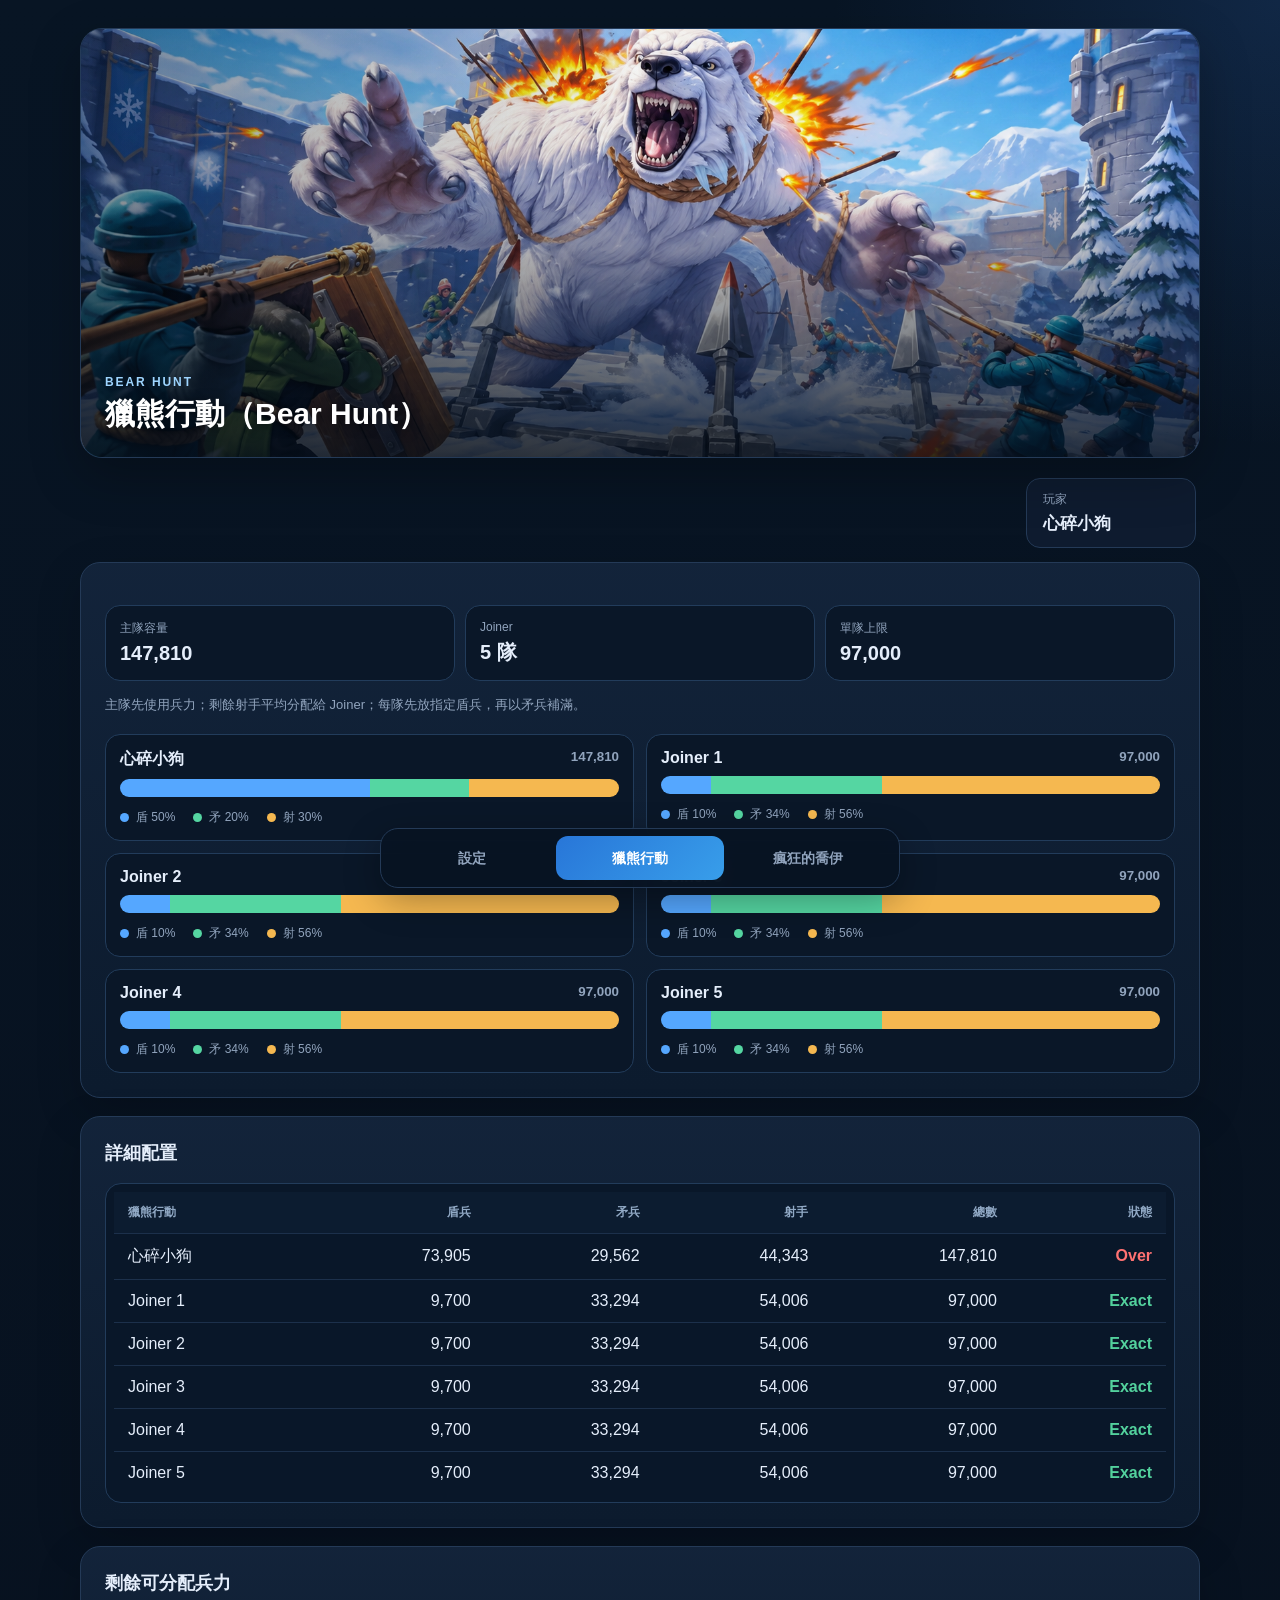
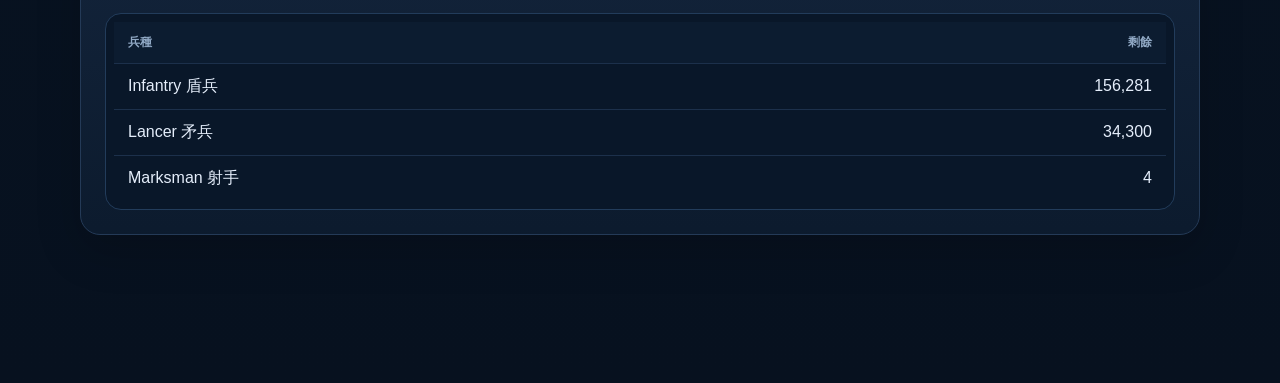
==== bear.html @ 657e72c1 "Move activity banner above player box" ====
<!DOCTYPE html>
<html lang="zh-Hant">
<head>
  <meta charset="UTF-8">
  <meta name="viewport" content="width=device-width, initial-scale=1.0">
  <meta http-equiv="Cache-Control" content="no-cache, no-store, must-revalidate">
  <meta http-equiv="Pragma" content="no-cache">
  <meta http-equiv="Expires" content="0">
  <meta name="theme-color" content="#07111f">
  <title>Troop Ratio｜獵熊行動</title>
  <link rel="stylesheet" href="style.css?v=20261118-mobile1">
</head>
<body data-page="bear">
  <main class="app"><section class="bear-banner" aria-label="Bear Hunt">
      <img
        src="assets/bear.png?v=20261118-user1" alt="Whiteout Survival Bear Hunt"
      >
      <div class="bear-banner-overlay">
        <div>
          <p>BEAR HUNT</p>
          <strong>獵熊行動（Bear Hunt）</strong>
        </div>
      </div>
    </section>

    <header class="hero compact-hero player-only">
      <div class="player-box">
        <span>玩家</span>
        <strong id="playerDisplay">心碎小狗</strong>
      </div>
    </header>

    

    <section class="card">
      <div id="bearSummary" class="summary-grid"></div>
      <p class="hint">主隊先使用兵力；剩餘射手平均分配給 Joiner；每隊先放指定盾兵，再以矛兵補滿。</p>
      <div id="bearChart" class="chart-list"></div>
    </section>

    <section class="card">
      <div class="section-head"><h3>詳細配置</h3></div>
      <div id="bearResult"></div>
    </section>

    <section class="card">
      <div class="section-head"><h3>剩餘可分配兵力</h3></div>
      <div id="bearRemaining"></div>
    </section>
  </main>

  <nav class="bottom-nav">
    <a href="index.html"><span>設定</span></a>
    <a href="bear.html" class="active"><span>獵熊行動</span></a>
    <a href="cj.html"><span>瘋狂的喬伊</span></a>
  </nav>

  <script src="app.js?v=20261118c"></script>
</body>
</html>
---- style.css ----
* {
  box-sizing: border-box;
}

:root {
  font-family: -apple-system, BlinkMacSystemFont, "Segoe UI", "Noto Sans TC", sans-serif;
  color: #e5eefb;
  background: #07111f;
  --bg: #07111f;
  --panel: #0f1d31;
  --panel-2: #13243b;
  --line: #243a57;
  --text: #e8f0fb;
  --muted: #91a4bd;
  --blue: #4aa3ff;
  --blue-2: #70c4ff;
  --green: #53d19d;
  --amber: #ffbe55;
  --red: #ff7272;
  --inf: #55a7ff;
  --lan: #55d6a2;
  --mar: #f5b850;
}

html {
  background: var(--bg);
}

body {
  margin: 0;
  min-height: 100vh;
  background:
    radial-gradient(circle at top right, rgba(57, 122, 220, 0.18), transparent 28rem),
    linear-gradient(180deg, #081524 0%, #07111f 100%);
}

button,
input {
  font: inherit;
}

.app {
  width: min(1120px, calc(100% - 40px));
  margin: 28px auto 64px;
}

.hero {
  display: flex;
  justify-content: space-between;
  align-items: end;
  gap: 24px;
  padding: 8px 4px 22px;
}

.eyebrow,
.kicker {
  margin: 0 0 6px;
  color: var(--blue-2);
  font-size: 12px;
  font-weight: 800;
  letter-spacing: .12em;
  text-transform: uppercase;
}

.hero h1 {
  margin: 0;
  font-size: clamp(32px, 5vw, 52px);
  line-height: 1;
}

.subtitle {
  margin: 10px 0 0;
  color: var(--muted);
}

.player-box {
  min-width: 170px;
  padding: 12px 16px;
  border: 1px solid var(--line);
  border-radius: 14px;
  background: rgba(15, 29, 49, .88);
}

.player-box span {
  display: block;
  margin-bottom: 4px;
  color: var(--muted);
  font-size: 12px;
}

.player-box strong {
  font-size: 17px;
}

.tabs {
  position: sticky;
  top: 10px;
  z-index: 20;
  display: grid;
  grid-template-columns: repeat(3, 1fr);
  gap: 8px;
  padding: 7px;
  margin-bottom: 18px;
  border: 1px solid var(--line);
  border-radius: 16px;
  background: rgba(8, 20, 35, .88);
  backdrop-filter: blur(14px);
}

.tab-btn {
  border: 0;
  border-radius: 11px;
  padding: 11px 14px;
  color: var(--muted);
  background: transparent;
  font-weight: 800;
  cursor: pointer;
}

.tab-btn.active {
  color: #fff;
  background: linear-gradient(135deg, #2876d8, #389eea);
  box-shadow: 0 6px 18px rgba(54, 151, 233, .25);
}

.tab-page {
  display: none;
}

.tab-page.active {
  display: block;
}

.card {
  margin-bottom: 18px;
  padding: 24px;
  border: 1px solid var(--line);
  border-radius: 20px;
  background: linear-gradient(180deg, rgba(19, 36, 59, .96), rgba(12, 27, 46, .98));
  box-shadow: 0 16px 45px rgba(0, 0, 0, .18);
}

.section-head {
  display: flex;
  justify-content: space-between;
  align-items: center;
  gap: 16px;
  margin-bottom: 18px;
}

.section-head h2 {
  margin: 0;
  font-size: 22px;
}

.metric-pill {
  display: inline-flex;
  align-items: center;
  min-height: 34px;
  padding: 7px 12px;
  border: 1px solid #31527a;
  border-radius: 999px;
  color: #cfe6ff;
  background: rgba(49, 103, 166, .18);
  font-size: 13px;
  font-weight: 800;
}

.input-grid {
  display: grid;
  grid-template-columns: repeat(4, minmax(0, 1fr));
  gap: 14px;
}

.input-grid.three {
  grid-template-columns: repeat(3, minmax(0, 1fr));
}

.input-grid.two {
  grid-template-columns: repeat(2, minmax(0, 1fr));
}

.input-grid.compact {
  max-width: 520px;
}

label {
  display: flex;
  flex-direction: column;
  gap: 7px;
  color: #b8c8dc;
  font-size: 13px;
  font-weight: 700;
}

input {
  width: 100%;
  border: 1px solid #2c4565;
  border-radius: 12px;
  padding: 11px 12px;
  color: #fff;
  background: #0a1728;
}

input:focus {
  outline: 2px solid rgba(74, 163, 255, .38);
  border-color: var(--blue);
}

.hint,
.warning {
  margin: 14px 0 0;
  line-height: 1.6;
}

.hint {
  color: var(--muted);
  font-size: 13px;
}

.warning {
  color: var(--amber);
  font-weight: 800;
}

.chart-card,
.chart-list {
  margin-top: 18px;
}

.chart-card {
  padding: 16px;
  border: 1px solid #223c5b;
  border-radius: 16px;
  background: #091729;
}

.chart-title {
  display: flex;
  justify-content: space-between;
  gap: 12px;
  margin-bottom: 10px;
  color: #c7d8ec;
  font-size: 13px;
  font-weight: 800;
}

.stackbar {
  display: flex;
  width: 100%;
  height: 18px;
  overflow: hidden;
  border-radius: 999px;
  background: #07101d;
}

.seg.inf { background: var(--inf); }
.seg.lan { background: var(--lan); }
.seg.mar { background: var(--mar); }

.legend {
  display: flex;
  flex-wrap: wrap;
  gap: 12px 18px;
  margin-top: 12px;
  color: var(--muted);
  font-size: 12px;
}

.legend-item {
  display: inline-flex;
  align-items: center;
  gap: 7px;
}

.dot {
  width: 9px;
  height: 9px;
  border-radius: 50%;
}

.dot.inf { background: var(--inf); }
.dot.lan { background: var(--lan); }
.dot.mar { background: var(--mar); }

.chart-list {
  display: grid;
  grid-template-columns: repeat(2, minmax(0, 1fr));
  gap: 12px;
}

.team-chart {
  padding: 14px;
  border: 1px solid #223c5b;
  border-radius: 15px;
  background: #0a1728;
}

.team-chart .name {
  display: flex;
  justify-content: space-between;
  gap: 10px;
  margin-bottom: 9px;
  font-weight: 800;
}

.team-chart .name small {
  color: var(--muted);
  font-weight: 700;
}

.summary-grid {
  display: grid;
  grid-template-columns: repeat(3, minmax(0, 1fr));
  gap: 10px;
  margin-top: 18px;
}

.summary-tile {
  padding: 14px;
  border: 1px solid #223c5b;
  border-radius: 15px;
  background: #0a1728;
}

.summary-tile span {
  display: block;
  color: var(--muted);
  font-size: 12px;
}

.summary-tile strong {
  display: block;
  margin-top: 5px;
  font-size: 20px;
}

.table-wrap {
  margin-top: 18px;
  padding: 8px;
  overflow-x: auto;
  border: 1px solid #223c5b;
  border-radius: 16px;
  background: #091729;
}

table {
  width: 100%;
  min-width: 680px;
  border-collapse: collapse;
}

th,
td {
  padding: 12px 14px;
  border-bottom: 1px solid #1c304b;
  text-align: right;
  white-space: nowrap;
}

th:first-child,
td:first-child {
  text-align: left;
}

th {
  color: #91a9c5;
  background: #0c1c30;
  font-size: 12px;
}

tbody tr:last-child td {
  border-bottom: 0;
}

.status-exact {
  color: var(--green);
  font-weight: 800;
}

.status-under {
  color: var(--amber);
  font-weight: 800;
}

.status-over,
.negative {
  color: var(--red);
  font-weight: 800;
}

.subsection {
  margin-top: 24px;
}

.subsection h3 {
  margin: 0 0 8px;
  font-size: 16px;
}

.actions {
  display: flex;
  gap: 12px;
}

.actions button {
  border: 0;
  border-radius: 12px;
  padding: 11px 18px;
  color: #fff;
  background: linear-gradient(135deg, #2876d8, #389eea);
  font-weight: 800;
  cursor: pointer;
}

.actions button.secondary {
  color: #c4d1e1;
  background: #21334b;
}

@media (max-width: 820px) {
  .app {
    width: min(100% - 24px, 1120px);
    margin: 16px auto 36px;
  }

  .hero {
    align-items: stretch;
    flex-direction: column;
    gap: 14px;
  }

  .player-box {
    min-width: 0;
  }

  .card {
    padding: 18px;
    border-radius: 17px;
  }

  .input-grid,
  .input-grid.three,
  .input-grid.two {
    grid-template-columns: repeat(2, minmax(0, 1fr));
  }

  .chart-list {
    grid-template-columns: 1fr;
  }

  .summary-grid {
    grid-template-columns: repeat(3, minmax(0, 1fr));
  }

  .table-wrap {
    padding: 0;
    overflow: visible;
    border: 0;
    background: transparent;
  }

  table {
    min-width: 0;
    border-collapse: separate;
    border-spacing: 0;
  }

  table thead {
    display: none;
  }

  table,
  table tbody,
  table tr,
  table td {
    display: block;
    width: 100%;
  }

  table tr {
    margin-bottom: 12px;
    padding: 10px 14px;
    border: 1px solid #223c5b;
    border-radius: 15px;
    background: #091729;
  }

  table td {
    display: flex;
    justify-content: space-between;
    gap: 18px;
    padding: 8px 0;
    border-bottom: 1px solid #1c304b;
    text-align: right;
    white-space: normal;
  }

  table td:first-child {
    font-size: 16px;
    font-weight: 900;
    text-align: left;
  }

  table td:last-child {
    border-bottom: 0;
  }

  table td[data-label]::before {
    content: attr(data-label);
    color: var(--muted);
    font-size: 12px;
    font-weight: 700;
    text-align: left;
  }

  table td:first-child::before {
    content: none;
  }
}

@media (max-width: 520px) {
  .app {
    width: min(100% - 20px, 1120px);
  }

  .tabs {
    top: 6px;
  }

  .card {
    padding: 16px;
  }

  .input-grid,
  .input-grid.three,
  .input-grid.two {
    grid-template-columns: 1fr;
  }

  .summary-grid {
    grid-template-columns: 1fr;
  }

  .section-head {
    align-items: flex-start;
    flex-direction: column;
  }

  .actions {
    flex-direction: column;
  }

  .actions button {
    width: 100%;
  }
}

body { padding-bottom: 84px; }

.page-title {
  margin: 4px 4px 18px;
  padding: 2px 0 4px;
}

.page-title h2 {
  margin: 0;
  font-size: 28px;
}

.page-title p:last-child {
  margin: 8px 0 0;
  color: var(--muted);
}

.card h3 {
  margin: 0;
  font-size: 18px;
}

.compact-hero h1 {
  font-size: clamp(30px, 5vw, 44px);
}

.bottom-nav {
  position: fixed;
  left: 50%;
  bottom: 12px;
  z-index: 50;
  transform: translateX(-50%);
  display: grid;
  grid-template-columns: repeat(3, minmax(92px, 1fr));
  width: min(520px, calc(100% - 24px));
  padding: 7px;
  border: 1px solid var(--line);
  border-radius: 18px;
  background: rgba(8, 20, 35, .94);
  box-shadow: 0 12px 36px rgba(0, 0, 0, .32);
  backdrop-filter: blur(16px);
}

.bottom-nav a {
  display: flex;
  align-items: center;
  justify-content: center;
  min-height: 44px;
  border-radius: 12px;
  color: var(--muted);
  text-decoration: none;
  font-size: 14px;
  font-weight: 800;
}

.bottom-nav a.active {
  color: #fff;
  background: linear-gradient(135deg, #2876d8, #389eea);
}

@media (max-width: 520px) {
  body { padding-bottom: 82px; }

  .app {
    width: calc(100% - 28px);
    margin-left: auto;
    margin-right: auto;
  }

  .card {
    padding: 18px;
    margin-left: 0;
    margin-right: 0;
  }

  .bottom-nav {
    bottom: 8px;
    width: calc(100% - 20px);
  }
}

.bear-banner {
  position: relative;
  width: 100%;
  aspect-ratio: 16 / 9;
  max-height: 430px;
  overflow: hidden;
  margin: 0 0 20px;
  border: 1px solid var(--line);
  border-radius: 22px;
  background: #0a1728;
  box-shadow: 0 18px 50px rgba(0, 0, 0, .26);
}

.bear-banner img {
  display: block;
  width: 100%;
  height: 100%;
  object-fit: cover;
  object-position: center;
}

.bear-banner::after {
  content: "";
  position: absolute;
  inset: 0;
  background:
    linear-gradient(180deg, rgba(4, 12, 22, .04) 35%, rgba(4, 12, 22, .82) 100%),
    linear-gradient(90deg, rgba(4, 12, 22, .42) 0%, transparent 50%);
  pointer-events: none;
}

.bear-banner-overlay {
  position: absolute;
  z-index: 2;
  left: 24px;
  right: 24px;
  bottom: 22px;
  display: flex;
  justify-content: space-between;
  align-items: end;
}

.bear-banner-overlay p {
  margin: 0 0 5px;
  color: #9ed5ff;
  font-size: 12px;
  font-weight: 900;
  letter-spacing: .16em;
}

.bear-banner-overlay strong {
  color: #fff;
  font-size: clamp(20px, 3vw, 30px);
  text-shadow: 0 2px 12px rgba(0, 0, 0, .5);
}

@media (max-width: 520px) {
  .bear-banner {
    aspect-ratio: 16 / 9;
    margin-bottom: 14px;
    border-radius: 17px;
  }

  .bear-banner img {
    object-position: center center;
  }

  .bear-banner-overlay {
    left: 16px;
    right: 16px;
    bottom: 15px;
  }

  .bear-banner-overlay strong {
    font-size: 20px;
  }
}


/* Unified 16:9 activity banners */
.page-banner {
  position: relative;
  width: 100%;
  aspect-ratio: 16 / 9;
  max-height: 430px;
  overflow: hidden;
  margin: 0 0 20px;
  border: 1px solid var(--line);
  border-radius: 22px;
  background: #0a1728;
  box-shadow: 0 18px 50px rgba(0, 0, 0, .26);
}

.page-banner img {
  display: block;
  width: 100%;
  height: 100%;
  object-fit: cover;
  object-position: center;
}

.page-banner::after {
  content: "";
  position: absolute;
  inset: 0;
  background:
    linear-gradient(180deg, rgba(4, 12, 22, .02) 40%, rgba(4, 12, 22, .82) 100%),
    linear-gradient(90deg, rgba(4, 12, 22, .30) 0%, transparent 55%);
  pointer-events: none;
}

.page-banner-overlay {
  position: absolute;
  z-index: 2;
  left: 24px;
  right: 24px;
  bottom: 22px;
}

.page-banner-overlay p {
  margin: 0 0 5px;
  color: #9ed5ff;
  font-size: 12px;
  font-weight: 900;
  letter-spacing: .16em;
}

.page-banner-overlay strong {
  color: #fff;
  font-size: clamp(20px, 3vw, 30px);
  text-shadow: 0 2px 12px rgba(0,0,0,.55);
}

.crazy-joe-banner img {
  object-position: center 35%;
}

.bottom-nav a {
  line-height: 1.15;
  text-align: center;
  padding: 0 6px;
}

@media (max-width: 520px) {
  .page-banner,
  .bear-banner {
    aspect-ratio: 16 / 9;
    max-height: none;
  }

  .page-banner-overlay {
    left: 16px;
    right: 16px;
    bottom: 15px;
  }

  .page-banner-overlay strong {
    font-size: 19px;
  }

  .bottom-nav a {
    font-size: 12px;
  }
}


/* Home banner uses local CSS artwork only, so mobile browsers cannot hotlink-fail. */
.home-banner {
  background:
    radial-gradient(circle at 72% 34%, rgba(80, 178, 255, .34), transparent 15%),
    radial-gradient(circle at 80% 62%, rgba(255, 142, 43, .22), transparent 22%),
    linear-gradient(135deg, #152d58 0%, #0c1d38 48%, #07111f 100%);
}

.home-banner-art {
  position: absolute;
  inset: 0;
  opacity: .78;
  background:
    linear-gradient(115deg, transparent 0 45%, rgba(119, 200, 255, .14) 45% 46%, transparent 46% 100%),
    linear-gradient(65deg, transparent 0 57%, rgba(119, 200, 255, .10) 57% 58%, transparent 58% 100%),
    repeating-linear-gradient(120deg, transparent 0 54px, rgba(255,255,255,.025) 55px 56px);
}

.home-banner-art::before {
  content: "";
  position: absolute;
  width: 44%;
  aspect-ratio: 1;
  right: 4%;
  top: 10%;
  border-radius: 50%;
  border: 1px solid rgba(135, 211, 255, .18);
  box-shadow:
    0 0 0 28px rgba(82, 165, 235, .045),
    0 0 0 58px rgba(82, 165, 235, .025);
}

.home-banner-art::after {
  content: "WHITEOUT";
  position: absolute;
  right: 7%;
  bottom: 15%;
  color: rgba(255,255,255,.055);
  font-size: clamp(44px, 10vw, 120px);
  font-weight: 950;
  letter-spacing: -.05em;
}

/* Mobile-first stability fixes */
html,
body {
  max-width: 100%;
  overflow-x: hidden;
}

@media (max-width: 520px) {
  body {
    padding-bottom: calc(88px + env(safe-area-inset-bottom));
  }

  .app {
    width: calc(100% - 24px);
    margin: 12px auto 28px;
  }

  .hero {
    gap: 10px;
    padding: 6px 2px 16px;
  }

  .hero h1,
  .compact-hero h1 {
    font-size: clamp(30px, 10vw, 40px);
    line-height: 1.08;
  }

  .subtitle {
    margin-top: 7px;
    font-size: 14px;
  }

  .player-box {
    width: 100%;
    padding: 11px 14px;
  }

  .page-banner,
  .bear-banner {
    width: 100%;
    aspect-ratio: 16 / 9;
    max-height: none;
    margin-bottom: 14px;
    border-radius: 16px;
  }

  .page-banner img,
  .bear-banner img {
    width: 100%;
    height: 100%;
    object-fit: cover;
  }

  .page-banner-overlay,
  .bear-banner-overlay {
    left: 14px;
    right: 14px;
    bottom: 13px;
  }

  .page-banner-overlay p,
  .bear-banner-overlay p {
    margin-bottom: 3px;
    font-size: 10px;
  }

  .page-banner-overlay strong,
  .bear-banner-overlay strong {
    display: block;
    max-width: 100%;
    font-size: 18px;
    line-height: 1.2;
    overflow-wrap: anywhere;
  }

  .page-title {
    margin: 2px 2px 14px;
  }

  .page-title h2 {
    font-size: 24px;
  }

  .page-title p:last-child {
    font-size: 13px;
    line-height: 1.55;
  }

  .card {
    width: 100%;
    padding: 16px;
    margin: 0 0 14px;
    border-radius: 16px;
  }

  .section-head {
    gap: 10px;
    margin-bottom: 14px;
  }

  .section-head h2,
  .card h3 {
    line-height: 1.3;
  }

  input {
    min-height: 44px;
    font-size: 16px;
  }

  .chart-card,
  .chart-list {
    margin-top: 14px;
  }

  .team-chart,
  .summary-tile {
    min-width: 0;
  }

  .legend {
    gap: 8px 12px;
  }

  .table-wrap,
  table,
  table tbody,
  table tr {
    max-width: 100%;
  }

  table tr {
    padding: 10px 12px;
  }

  table td {
    min-width: 0;
    gap: 12px;
    overflow-wrap: anywhere;
  }

  table td[data-label]::before {
    flex: 0 0 auto;
  }

  .bottom-nav {
    grid-template-columns: repeat(3, minmax(0, 1fr));
    width: calc(100% - 16px);
    bottom: max(8px, env(safe-area-inset-bottom));
    padding: 6px;
    border-radius: 16px;
  }

  .bottom-nav a {
    min-width: 0;
    min-height: 46px;
    padding: 0 4px;
    font-size: 12px;
    line-height: 1.2;
    white-space: normal;
  }
}


.hero.player-only {
  justify-content: flex-end;
  padding-top: 0;
  padding-bottom: 14px;
}

@media (max-width: 820px) {
  .hero.player-only {
    align-items: stretch;
    gap: 0;
  }
}

@media (max-width: 520px) {
  .hero.player-only {
    padding: 0 2px 12px;
  }
}
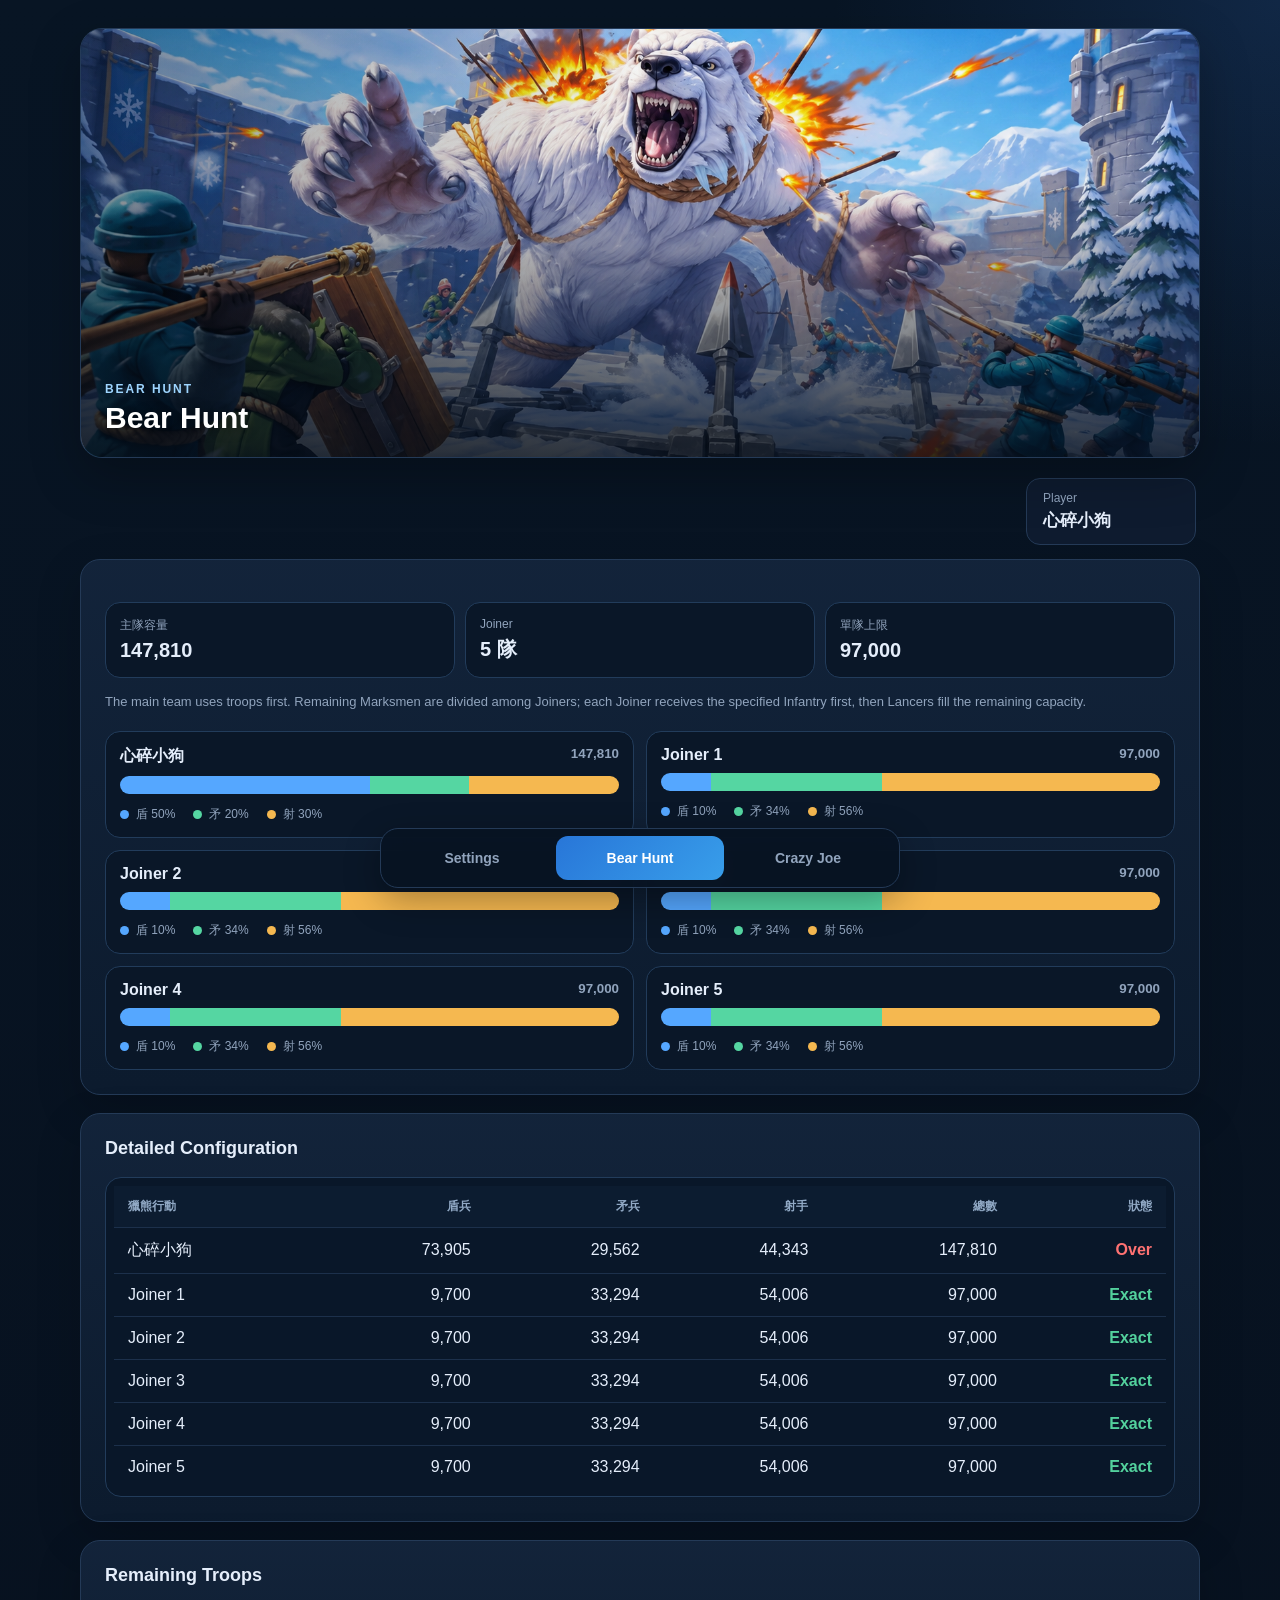
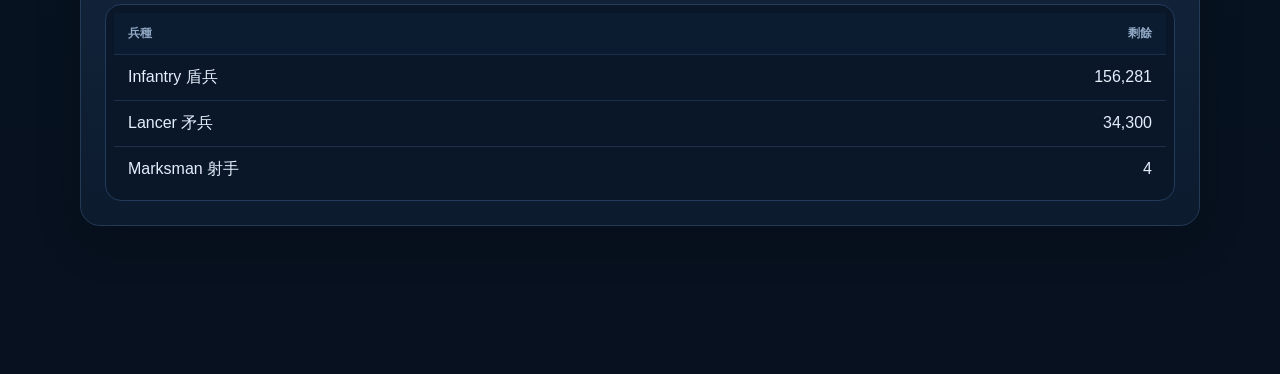
==== commit aef2989f: "Add translatable Bear Hunt page labels" ====
--- a/bear.html
+++ b/bear.html
@@ -7,7 +7,7 @@
   <meta http-equiv="Pragma" content="no-cache">
   <meta http-equiv="Expires" content="0">
   <meta name="theme-color" content="#07111f">
-  <title>Troop Ratio｜獵熊行動</title>
+  <title id="pageTitle">Troop Ratio | Bear Hunt</title>
   <link rel="stylesheet" href="style.css?v=20261118-mobile1">
 </head>
 <body data-page="bear">
@@ -18,14 +18,14 @@
       <div class="bear-banner-overlay">
         <div>
           <p>BEAR HUNT</p>
-          <strong>獵熊行動（Bear Hunt）</strong>
+          <strong id="bannerActivityTitle">Bear Hunt</strong>
         </div>
       </div>
     </section>
 
     <header class="hero compact-hero player-only">
       <div class="player-box">
-        <span>玩家</span>
+        <span id="playerLabel">Player</span>
         <strong id="playerDisplay">心碎小狗</strong>
       </div>
     </header>
@@ -34,27 +34,27 @@
 
     <section class="card">
       <div id="bearSummary" class="summary-grid"></div>
-      <p class="hint">主隊先使用兵力；剩餘射手平均分配給 Joiner；每隊先放指定盾兵，再以矛兵補滿。</p>
+      <p class="hint" id="bearHint">The main team uses troops first. Remaining Marksmen are divided among Joiners; each Joiner receives the specified Infantry first, then Lancers fill the remaining capacity.</p>
       <div id="bearChart" class="chart-list"></div>
     </section>
 
     <section class="card">
-      <div class="section-head"><h3>詳細配置</h3></div>
+      <div class="section-head"><h3 id="detailTitle">Detailed Configuration</h3></div>
       <div id="bearResult"></div>
     </section>
 
     <section class="card">
-      <div class="section-head"><h3>剩餘可分配兵力</h3></div>
+      <div class="section-head"><h3 id="remainingTitle">Remaining Troops</h3></div>
       <div id="bearRemaining"></div>
     </section>
   </main>
 
   <nav class="bottom-nav">
-    <a href="index.html"><span>設定</span></a>
-    <a href="bear.html" class="active"><span>獵熊行動</span></a>
-    <a href="cj.html"><span>瘋狂的喬伊</span></a>
+    <a href="index.html"><span id="navSettings">Settings</span></a>
+    <a href="bear.html" class="active"><span id="navBear">Bear Hunt</span></a>
+    <a href="cj.html"><span id="navCj">Crazy Joe</span></a>
   </nav>
 
-  <script src="app.js?v=20261118c"></script>
+  <script src="app.js?v=20261118-lang2"></script>
 </body>
 </html>
--- a/style.css
+++ b/style.css
@@ -35,7 +35,8 @@
 }
 
 button,
-input {
+input,
+select {
   font: inherit;
 }
 
@@ -193,7 +194,8 @@
   font-weight: 700;
 }
 
-input {
+input,
+select {
   width: 100%;
   border: 1px solid #2c4565;
   border-radius: 12px;
@@ -202,7 +204,8 @@
   background: #0a1728;
 }
 
-input:focus {
+input:focus,
+select:focus {
   outline: 2px solid rgba(74, 163, 255, .38);
   border-color: var(--blue);
 }
@@ -1029,3 +1032,93 @@
     padding: 0 2px 12px;
   }
 }
+
+
+.player-toolbar {
+  display: flex;
+  align-items: stretch;
+  justify-content: space-between;
+  gap: 12px;
+  width: 100%;
+}
+
+.player-toolbar .player-box {
+  flex: 1 1 auto;
+}
+
+.lang-switch {
+  display: grid;
+  grid-template-columns: repeat(2, auto);
+  gap: 6px;
+  padding: 6px;
+  border: 1px solid var(--line);
+  border-radius: 14px;
+  background: rgba(15, 29, 49, .88);
+}
+
+.lang-switch button {
+  min-width: 54px;
+  border: 0;
+  border-radius: 10px;
+  padding: 8px 10px;
+  color: var(--muted);
+  background: transparent;
+  font-weight: 800;
+  cursor: pointer;
+}
+
+.lang-switch button.active {
+  color: #fff;
+  background: linear-gradient(135deg, #2876d8, #389eea);
+}
+
+@media (max-width: 520px) {
+  .player-toolbar {
+    gap: 8px;
+  }
+
+  .player-toolbar .player-box {
+    min-width: 0;
+  }
+
+  .lang-switch {
+    flex: 0 0 auto;
+    padding: 5px;
+  }
+
+  .lang-switch button {
+    min-width: 44px;
+    min-height: 44px;
+    padding: 6px 8px;
+    font-size: 12px;
+  }
+}
+
+
+select {
+  appearance: none;
+  min-height: 44px;
+  padding-right: 36px;
+  background-image:
+    linear-gradient(45deg, transparent 50%, #91a4bd 50%),
+    linear-gradient(135deg, #91a4bd 50%, transparent 50%);
+  background-position:
+    calc(100% - 17px) 50%,
+    calc(100% - 11px) 50%;
+  background-size: 6px 6px, 6px 6px;
+  background-repeat: no-repeat;
+}
+
+.summary-grid.two-summary {
+  grid-template-columns: repeat(2, minmax(0, 1fr));
+}
+
+@media (max-width: 520px) {
+  select {
+    font-size: 16px;
+  }
+
+  .summary-grid.two-summary {
+    grid-template-columns: 1fr;
+  }
+}
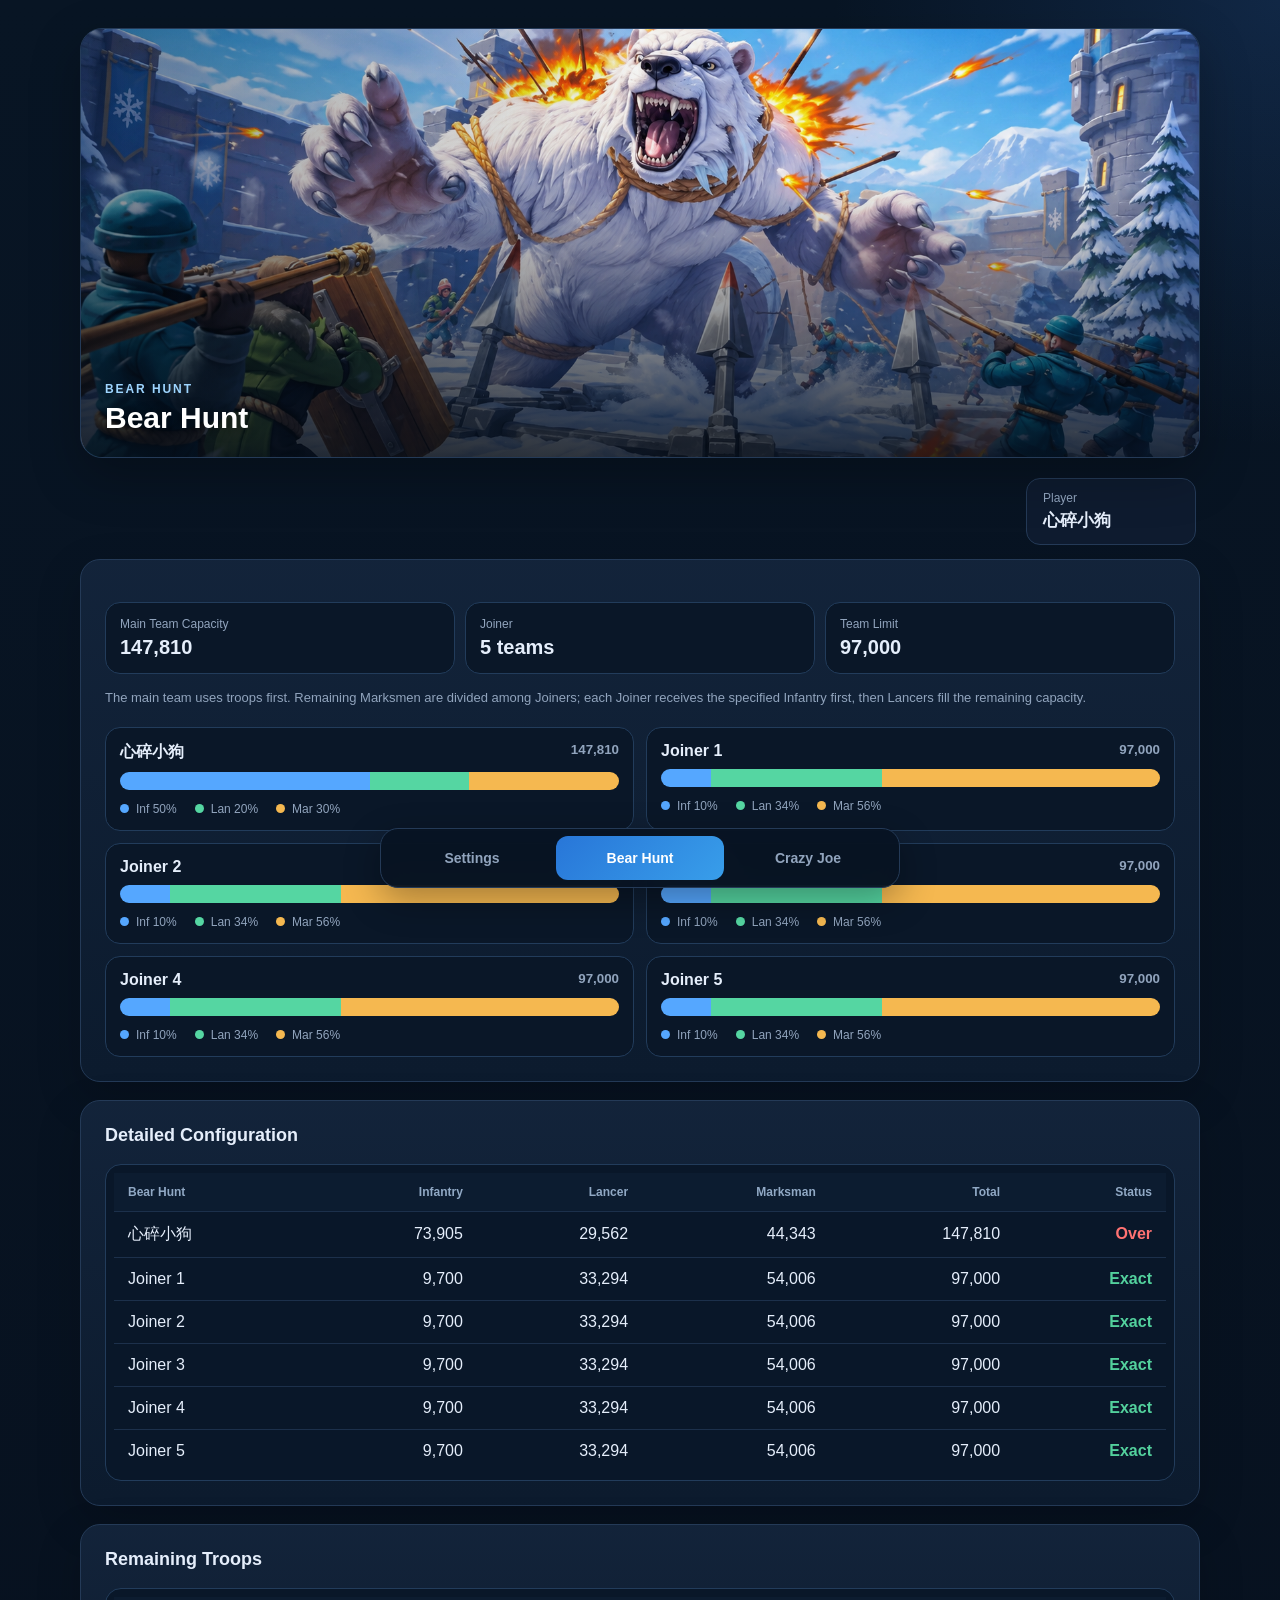
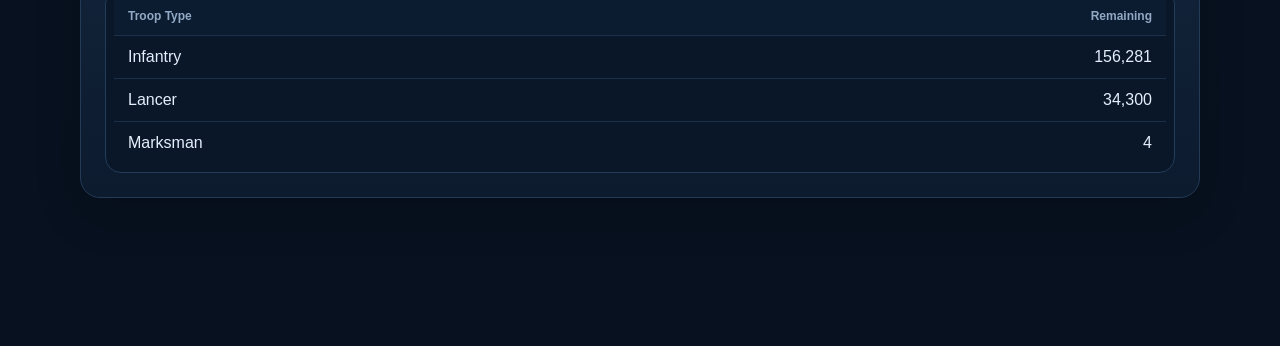
==== commit 16b251c6: "Refresh global language and dropdown styles" ====
--- a/bear.html
+++ b/bear.html
@@ -8,7 +8,7 @@
   <meta http-equiv="Expires" content="0">
   <meta name="theme-color" content="#07111f">
   <title id="pageTitle">Troop Ratio | Bear Hunt</title>
-  <link rel="stylesheet" href="style.css?v=20261118-mobile1">
+  <link rel="stylesheet" href="style.css?v=20261118-lang3">
 </head>
 <body data-page="bear">
   <main class="app"><section class="bear-banner" aria-label="Bear Hunt">
@@ -55,6 +55,6 @@
     <a href="cj.html"><span id="navCj">Crazy Joe</span></a>
   </nav>
 
-  <script src="app.js?v=20261118-lang2"></script>
+  <script src="app.js?v=20261118-lang3"></script>
 </body>
 </html>
--- a/style.css
+++ b/style.css
@@ -1097,6 +1097,7 @@
 
 select {
   appearance: none;
+  font-size: 18px;
   min-height: 44px;
   padding-right: 36px;
   background-image:
@@ -1115,7 +1116,7 @@
 
 @media (max-width: 520px) {
   select {
-    font-size: 16px;
+    font-size: 18px;
   }
 
   .summary-grid.two-summary {
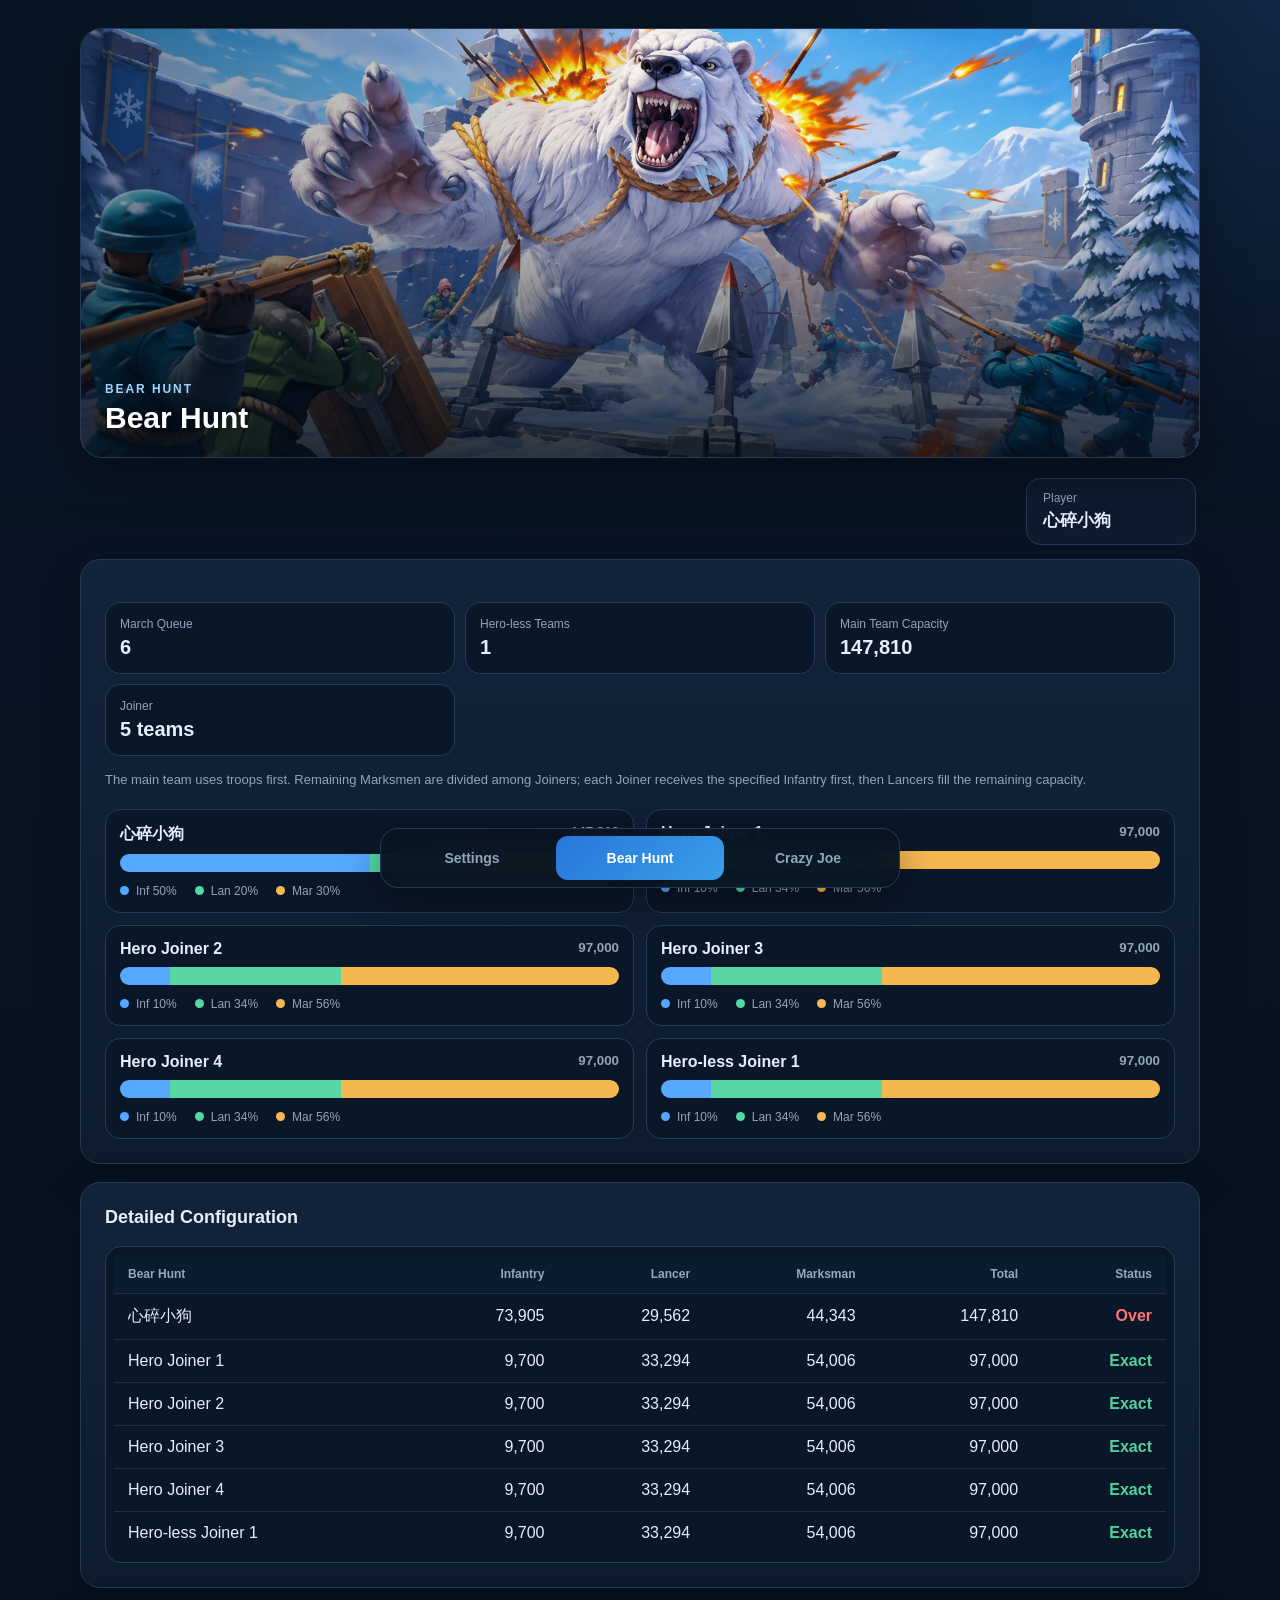
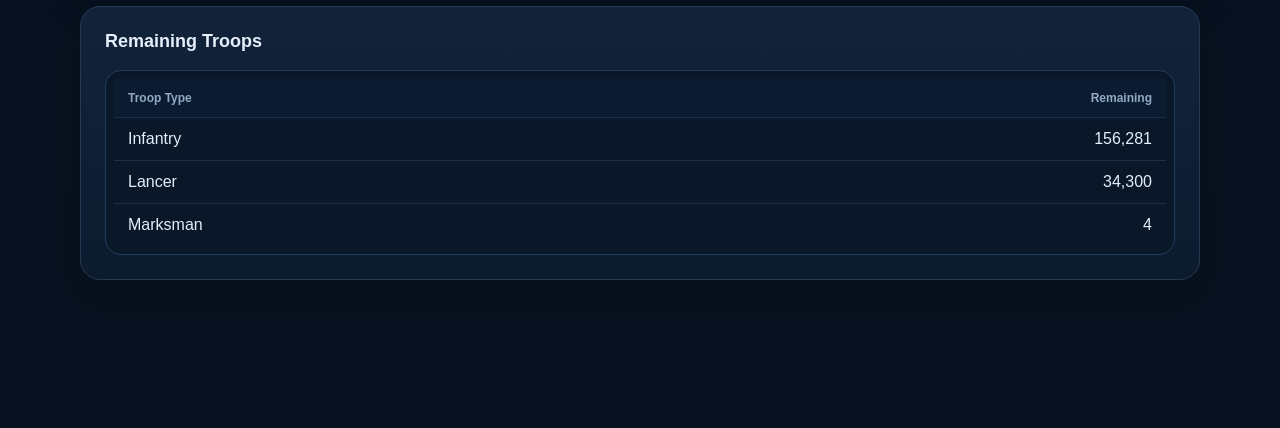
==== commit f44f081b: "Refresh queue count activity logic" ====
--- a/bear.html
+++ b/bear.html
@@ -8,7 +8,7 @@
   <meta http-equiv="Expires" content="0">
   <meta name="theme-color" content="#07111f">
   <title id="pageTitle">Troop Ratio | Bear Hunt</title>
-  <link rel="stylesheet" href="style.css?v=20261118-lang3">
+  <link rel="stylesheet" href="style.css?v=20261118-slider1">
 </head>
 <body data-page="bear">
   <main class="app"><section class="bear-banner" aria-label="Bear Hunt">
@@ -55,6 +55,6 @@
     <a href="cj.html"><span id="navCj">Crazy Joe</span></a>
   </nav>
 
-  <script src="app.js?v=20261118-lang3"></script>
+  <script src="app.js?v=20261118-queuefix1"></script>
 </body>
 </html>
--- a/style.css
+++ b/style.css
@@ -1123,3 +1123,30 @@
     grid-template-columns: 1fr;
   }
 }
+
+
+.range-row {
+  display: grid;
+  grid-template-columns: minmax(0, 1fr) 46px;
+  align-items: center;
+  gap: 12px;
+  min-height: 44px;
+}
+
+.range-row input[type="range"] {
+  width: 100%;
+  min-height: 44px;
+  margin: 0;
+  accent-color: #389eea;
+}
+
+.range-value {
+  display: grid;
+  place-items: center;
+  min-height: 44px;
+  border: 1px solid var(--line);
+  border-radius: 12px;
+  background: rgba(15, 29, 49, .88);
+  font-size: 18px;
+  font-variant-numeric: tabular-nums;
+}
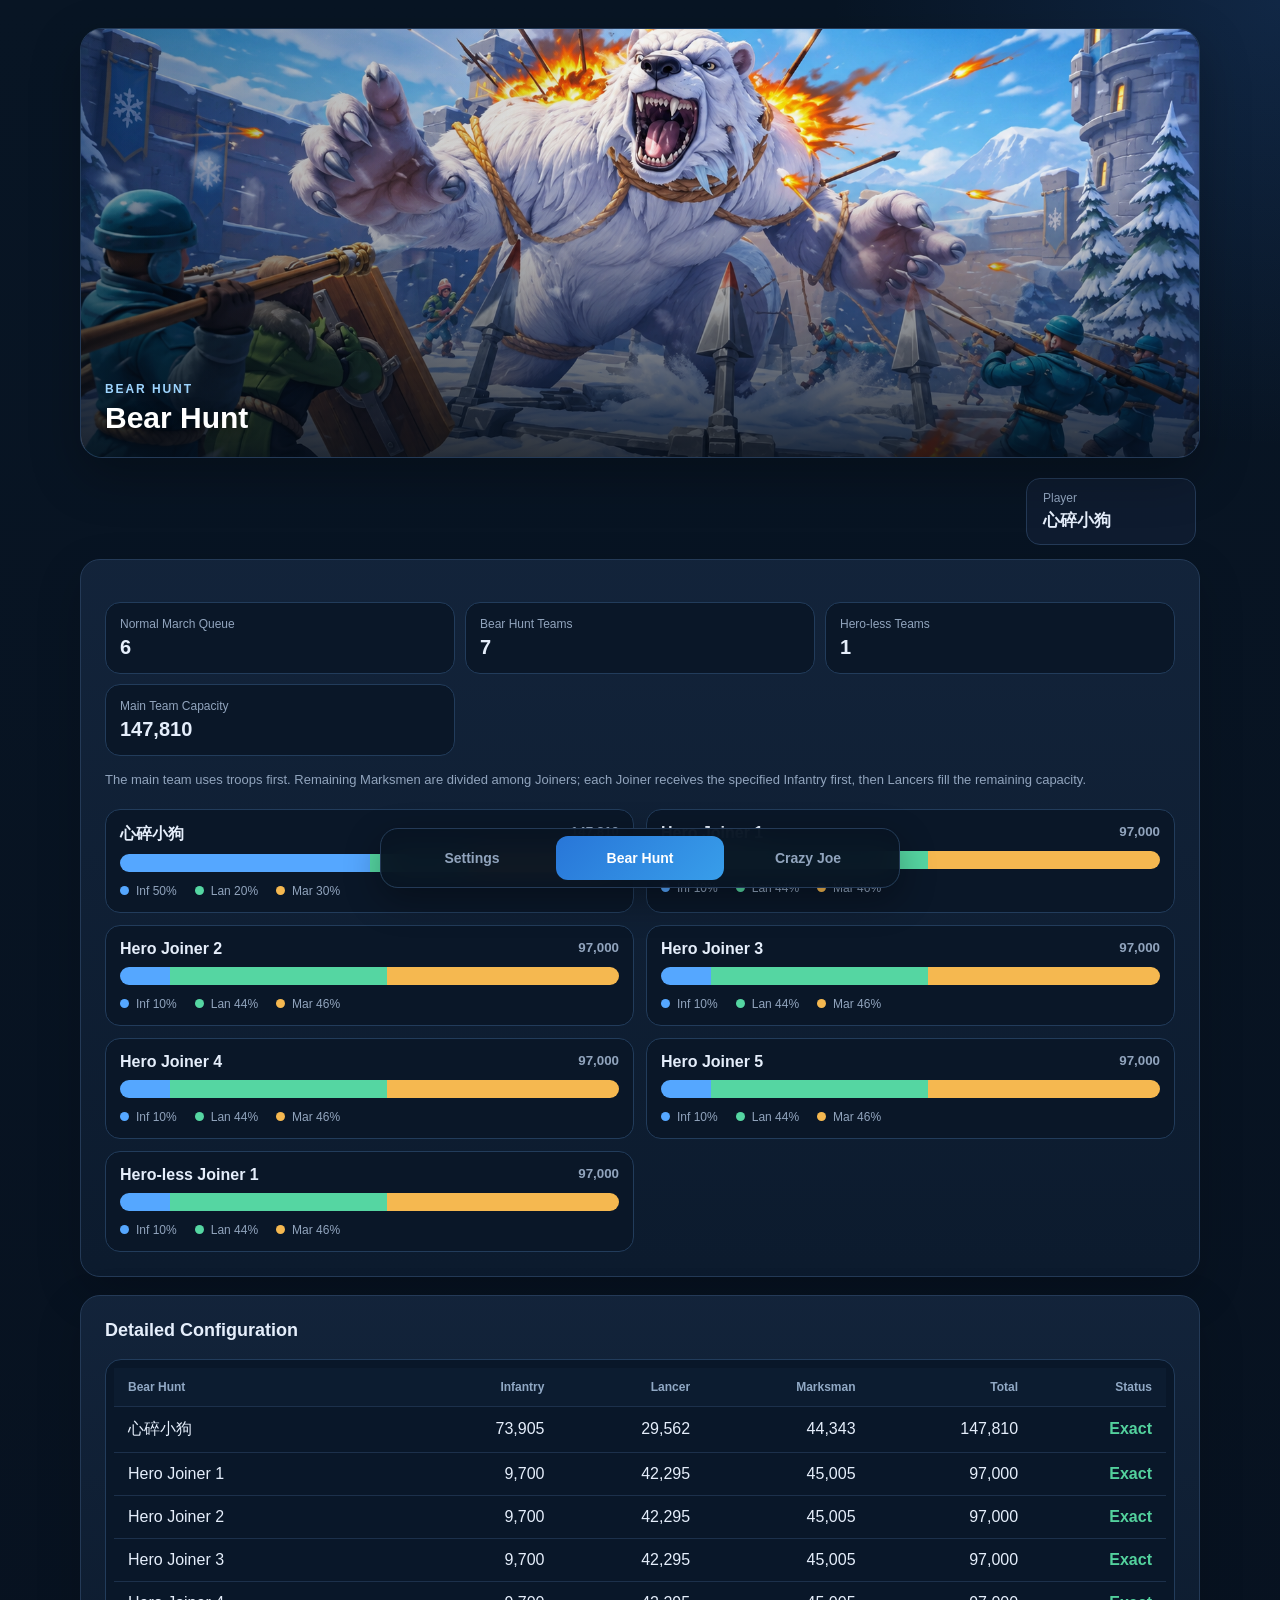
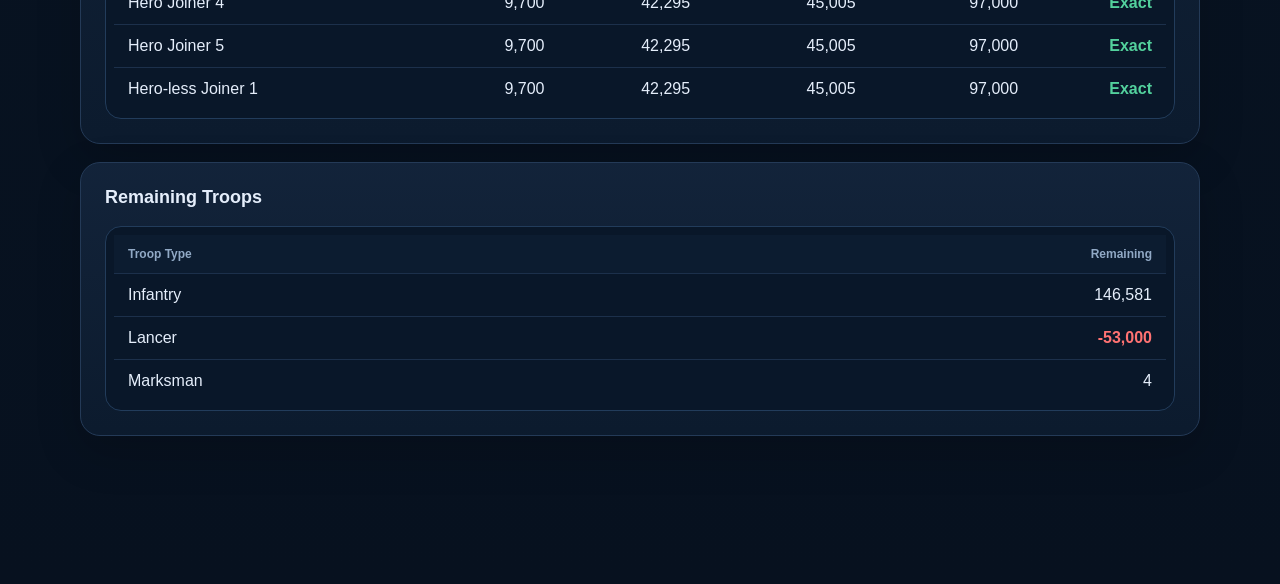
==== commit cfa7a387: "Refresh audited activity logic" ====
--- a/bear.html
+++ b/bear.html
@@ -55,6 +55,6 @@
     <a href="cj.html"><span id="navCj">Crazy Joe</span></a>
   </nav>
 
-  <script src="app.js?v=20261118-queuefix1"></script>
+  <script src="app.js?v=20261118-audit1"></script>
 </body>
 </html>
